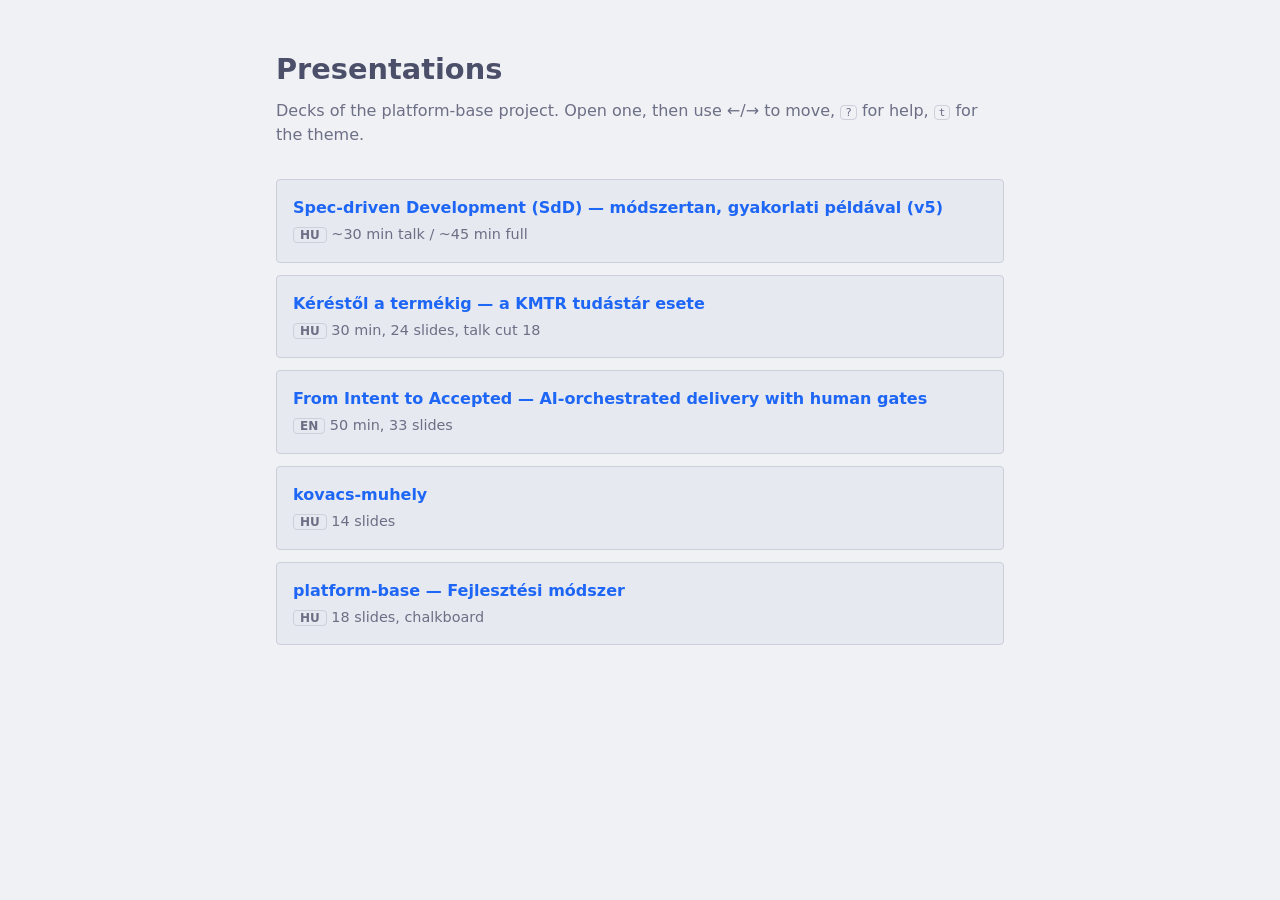
==== index.html @ e81df1b4 "publish: decks from main@0b50e35, foundation-ui a9b8ec6" ====
<!doctype html>
<html lang="en">
<head>
  <meta charset="utf-8">
  <meta name="viewport" content="width=device-width, initial-scale=1">
  <title>Presentations</title>
  <link rel="stylesheet" href="index.css">
</head>
<body>
  <main class="page">
    <header class="page-head">
      <h1>Presentations</h1>
      <p class="lead">Decks of the platform-base project. Open one, then use ←/→ to move, <kbd>?</kbd> for help, <kbd>t</kbd> for the theme.</p>
    </header>
    <ul class="decks">
      <li class="deck">
        <a class="deck-link" href="spec-driven/presentation-sdd.html">Spec-driven Development (SdD) — módszertan, gyakorlati példával (v5)</a>
        <span class="deck-meta"><span class="chip">HU</span> ~30 min talk / ~45 min full</span>
      </li>
      <li class="deck">
        <a class="deck-link" href="request-to-product-kmtr/request-to-product-kmtr.html">Kéréstől a termékig — a KMTR tudástár esete</a>
        <span class="deck-meta"><span class="chip">HU</span> 30 min, 24 slides, talk cut 18</span>
      </li>
      <li class="deck">
        <a class="deck-link" href="ai-orchestration-human-gates/ai-orchestration-human-gates.html">From Intent to Accepted — AI-orchestrated delivery with human gates</a>
        <span class="deck-meta"><span class="chip">EN</span> 50 min, 33 slides</span>
      </li>
      <li class="deck">
        <a class="deck-link" href="kovacs-muhely/kovacs-muhely-01.html">kovacs-muhely</a>
        <span class="deck-meta"><span class="chip">HU</span> 14 slides</span>
      </li>
      <li class="deck">
        <a class="deck-link" href="platform-base-dev-method/platform-base-dev-method.html">platform-base — Fejlesztési módszer</a>
        <span class="deck-meta"><span class="chip">HU</span> 18 slides, chalkboard</span>
      </li>
    </ul>
  </main>
</body>
</html>
---- index.css ----
/* index.css — the generated deck index (site/index.html.tmpl). Tokens only; two palettes chosen
   by the reader's colour-scheme preference (light: Catppuccin Latte, dark: Catppuccin Mocha). */
:root {
  --base: #eff1f5; --surface: #e6e9ef; --border: #ccd0da;
  --text: #4c4f69; --muted: #6c6f85; --accent: #1e66f5;
  --font: system-ui, -apple-system, "Segoe UI", Roboto, sans-serif;
  --radius-sm: 4px;
}
@media (prefers-color-scheme: dark) {
  :root {
    --base: #1e1e2e; --surface: #313244; --border: #45475a;
    --text: #cdd6f4; --muted: #a6adc8; --accent: #89b4fa;
  }
}
* { box-sizing: border-box; }
body { margin: 0; background: var(--base); color: var(--text); font-family: var(--font); line-height: 1.5; }
.page { max-width: 760px; margin: 0 auto; padding: 48px 16px; }
.page-head h1 { margin: 0 0 8px; font-size: 1.8rem; font-weight: 700; }
.lead { margin: 0 0 32px; color: var(--muted); }
kbd { border: 1px solid var(--border); border-radius: var(--radius-sm); padding: 0 4px; font-size: 0.85em; }
.decks { list-style: none; margin: 0; padding: 0; display: grid; gap: 12px; }
.deck { background: var(--surface); border: 1px solid var(--border); border-radius: var(--radius-sm); padding: 16px; }
.deck-link { display: block; color: var(--accent); font-weight: 600; text-decoration: none; }
.deck-link:hover, .deck-link:focus-visible { text-decoration: underline; }
.deck-meta { display: block; margin-top: 4px; color: var(--muted); font-size: 0.9rem; }
.chip { border: 1px solid var(--border); border-radius: var(--radius-sm); padding: 0 6px; font-size: 0.75rem; font-weight: 600; }
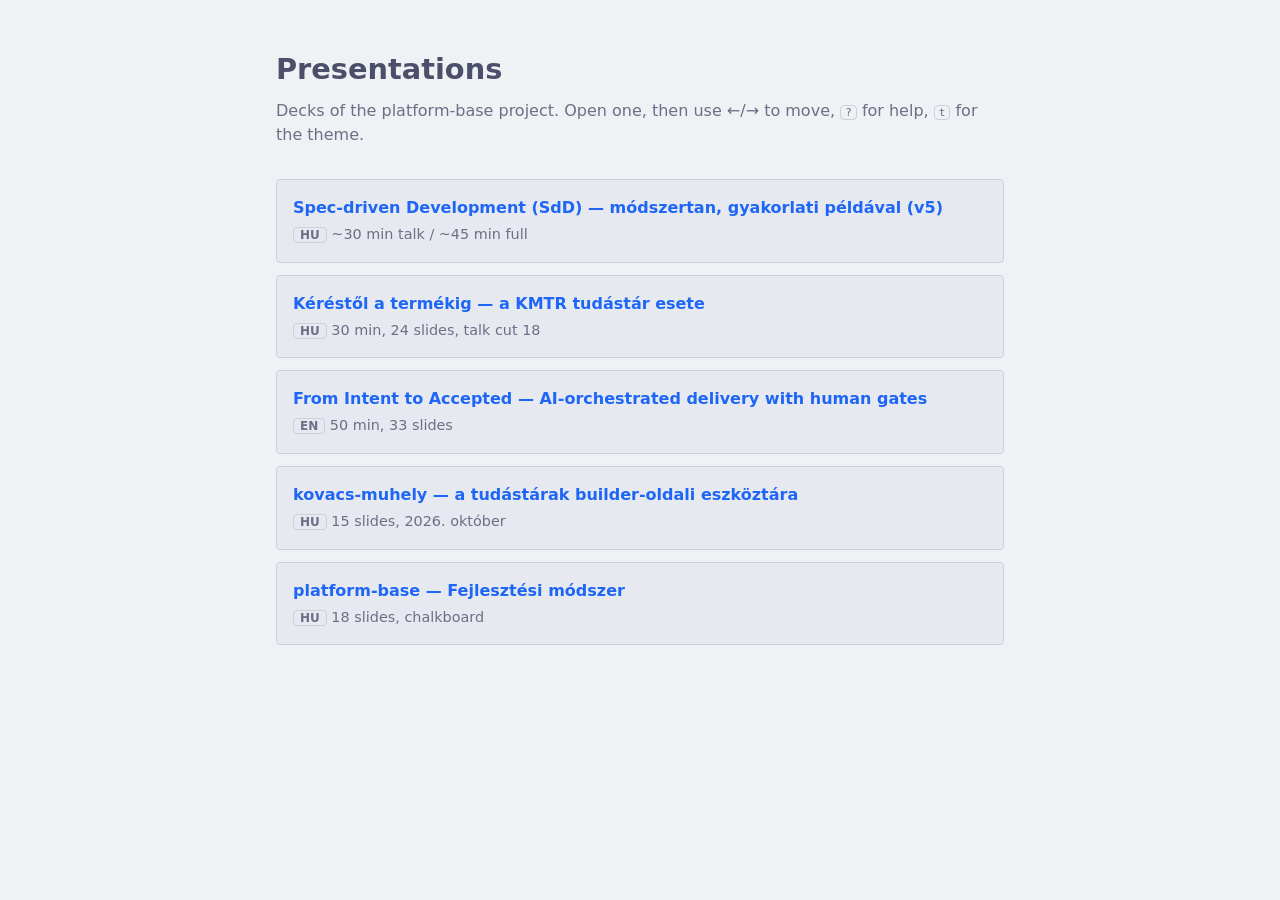
==== commit 3f40bfd3: "publish: decks from main@bffa70b, foundation-ui 40274f0" ====
--- a/index.html
+++ b/index.html
@@ -26,8 +26,8 @@
         <span class="deck-meta"><span class="chip">EN</span> 50 min, 33 slides</span>
       </li>
       <li class="deck">
-        <a class="deck-link" href="kovacs-muhely/kovacs-muhely-01.html">kovacs-muhely</a>
-        <span class="deck-meta"><span class="chip">HU</span> 14 slides</span>
+        <a class="deck-link" href="kovacs-muhely/kovacs-muhely-01.html">kovacs-muhely — a tudástárak builder-oldali eszköztára</a>
+        <span class="deck-meta"><span class="chip">HU</span> 15 slides, 2026. október</span>
       </li>
       <li class="deck">
         <a class="deck-link" href="platform-base-dev-method/platform-base-dev-method.html">platform-base — Fejlesztési módszer</a>
